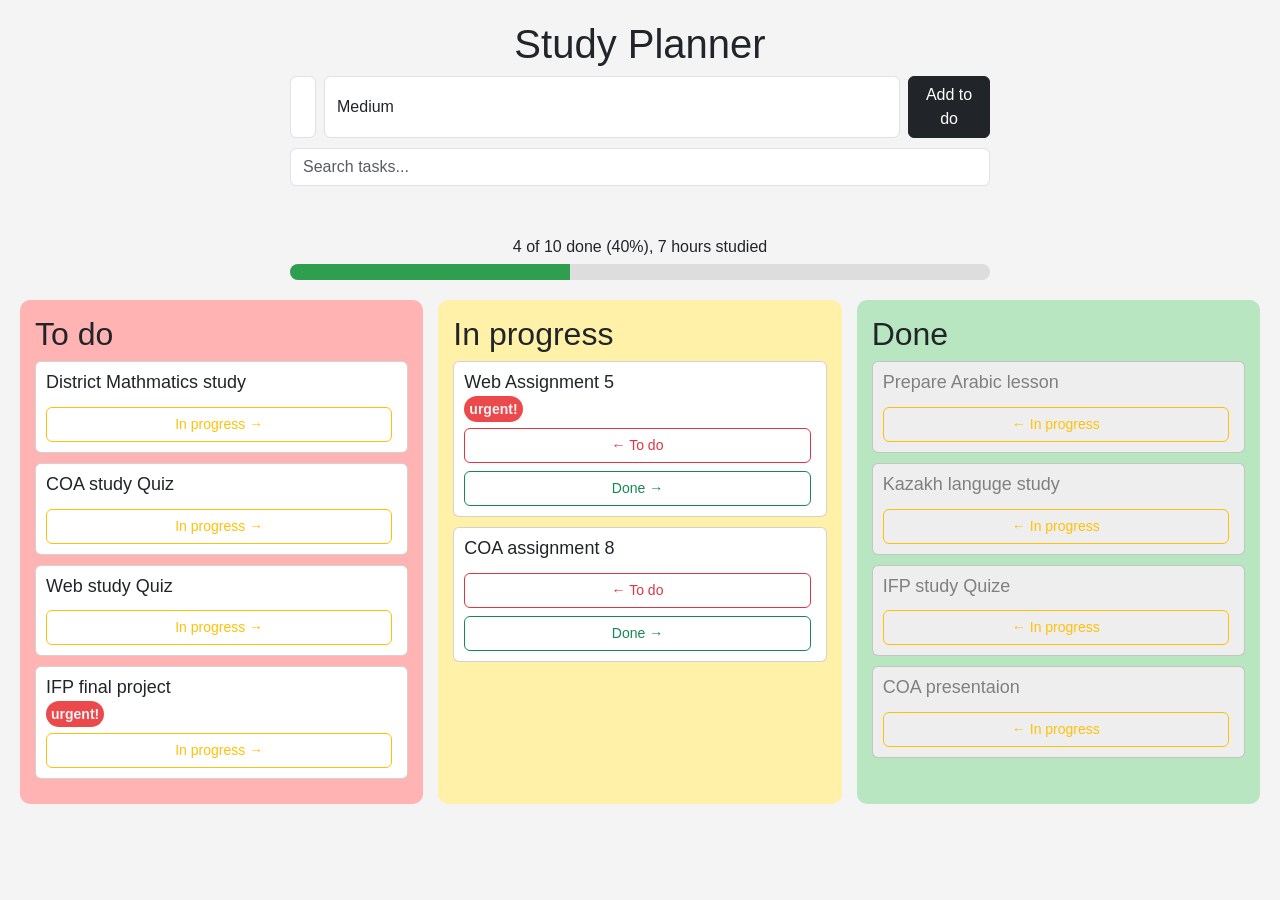
==== index.html @ cb17be35 "first commit" ====
<!DOCTYPE html>
<html lang="en">
<head>
    <meta charset="UTF-8">
    <meta name="viewport" content="width=device-width, initial-scale=1">
    <title>Study Planner task2</title>
    <link rel="preconnect" href="https://fonts.googleapis.com">
    <link rel="preconnect" href="https://fonts.gstatic.com" crossorigin>
    <link href="https://fonts.googleapis.com/css2?family=Nunito:wght@400;600;800&display=swap" rel="stylesheet">
    <link href="https://cdn.jsdelivr.net/npm/bootstrap@5.3.3/dist/css/bootstrap.min.css" rel="stylesheet">
    <link rel="stylesheet" href="css/stylesheet1.css">
    <script src="js/script1.js" defer></script>
</head>
<body>

    
    <main>
        <h1>Study Planner</h1>
    
        <form id="add-form">
            <input type="text" id="task-input" placeholder="What do you need to study?" required class="form-control">
            <select id="priority-input" class="form-control">
            <option value="high">High</option>
            <option value="medium" selected>Medium</option>
            <option value="low">Low</option>
            </select>
            <button type="submit" class="btn btn-dark" >Add to do</button>
         </form>
 
  <!-- Search -->
  <input type="text" id="search-input" placeholder="Search tasks..." class="form-control">
 
  <!-- Empty containers filled by JavaScript -->
  <div id="message"></div>
  <div id="stats"></div>
  <div id="board"></div>

    </main>

</body>
</html>
---- css/stylesheet1.css ----
* {
  box-sizing: border-box;
}

body {
  font-family: Arial, sans-serif;
  margin: 0;
  padding: 20px;
  background: #f4f4f4;
}

h1 {
  text-align: center;
}

/* ---------- Form and search ---------- */
#add-form {
  display: flex;
  gap: 8px;
  max-width: 700px;
  margin: 0 auto 10px;
}

#task-input {
  flex: 1;
}

input, select, button {
  padding: 10px;
  font-size: 16px;
}

#search-input {
  display: block;
  width: 100%;
  max-width: 700px;
  margin: 0 auto 15px;
}

/* ---------- Message and progress ---------- */
#message {
  max-width: 700px;
  margin: 0 auto;
  text-align: center;
  color: #b00020;
  font-weight: bold;
  min-height: 24px;
}

#stats {
  max-width: 700px;
  margin: 10px auto 20px;
  text-align: center;
}

.progress-bar {
  height: 16px;
  background: #ddd;
  border-radius: 8px;
  overflow: hidden;
  margin-top: 5px;
}

.progress-fill {
  height: 100%;
  background: #2e9e4f;
}

/* ---------- Board: 3 columns on laptop ---------- */
#board {
  display: grid;
  grid-template-columns: 1fr 1fr 1fr;
  gap: 15px;
}

.column {
  display: block;
  height: auto;
  overflow: visible;
  padding: 15px;
  border-radius: 10px;
}

.column h2 {
  margin-top: 0;
}

.col-todo {
  background: #ffb3b3;
}

.col-progress {
  background: #fff1a8;
}

.col-done {
  background: #b8e6c1;
}

/* ---------- Cards ---------- */
.card {
  background: white;
  padding: 10px;
  margin-bottom: 10px;
  border-radius: 6px;
}

.card h3 {
  margin: 0 0 5px;
  font-size: 18px;
}

.card p {
  margin: 0 0 8px;
  font-size: 14px;
}

.card button {
  font-size: 14px;
  padding: 6px 10px;
  margin-right: 5px;
  cursor: pointer;
}
.card .urgent{
  background: #eb494c;
  padding: 5px;
  border-radius: 20px;
  color: #f5f2f2;
  font-weight: bold;
}
/* Done cards look inactive */
.card.done {
  color: gray;
  background: #eeeeee;
}

.empty-text {
  color: #555;
  font-style: italic;
}
.card.done .urgent {
  color: #5c5b5b;
  background: #969595;
  font-weight: normal;
}

/* ---------- Phone: 1 column, 3 rows ---------- */
@media (max-width: 768px) {
  #board {
    grid-template-columns: 1fr;
  }

  #add-form {
    flex-direction: column;
  }
}
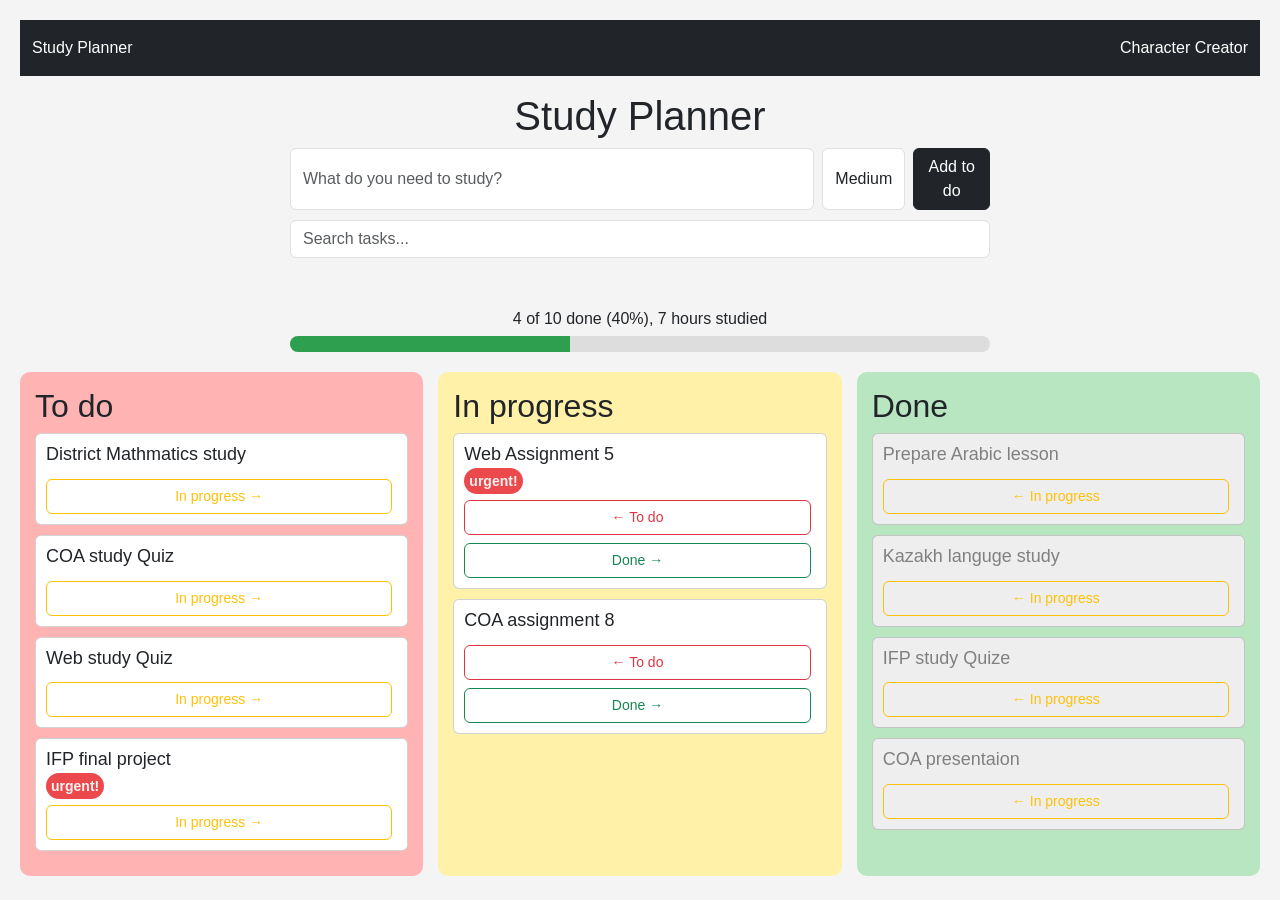
==== commit 2c988fe0: "fixed input error" ====
--- a/index.html
+++ b/index.html
@@ -13,7 +13,18 @@
 </head>
 <body>
 
-    
+    <nav class="navbar navbar-dark bg-dark mb-3">
+        <div class="container-fluid">
+            <ul class="navbar-nav w-100 flex-row justify-content-between ">
+            <li class="nav-item">
+                <a class="nav-link text-white" href="index.html"> Study Planner</a>
+            </li>
+            <li class="nav-item">
+                <a class="nav-link text-white" href="index2.html">Character Creator</a>
+            </li>
+            </ul>
+        </div>
+    </nav>
     <main>
         <h1>Study Planner</h1>
     
--- a/css/stylesheet1.css
+++ b/css/stylesheet1.css
@@ -13,6 +13,8 @@
   text-align: center;
 }
 
+
+
 /* ---------- Form and search ---------- */
 #add-form {
   display: flex;
@@ -22,7 +24,13 @@
 }
 
 #task-input {
-  flex: 1;
+  flex: 1 1 auto;     /* takes all the free space */
+  min-width: 0;       /* lets it shrink instead of collapsing weirdly */
+}
+
+#priority-input {
+  flex: 0 0 14px;    /* fixed width, never stretches */
+  width: 140px;
 }
 
 input, select, button {
@@ -153,4 +161,12 @@
   #add-form {
     flex-direction: column;
   }
+  #add-form {
+    flex-direction: column;
+  }
+
+  #priority-input {
+    flex: none;
+    width: 100%;
+  }
 }
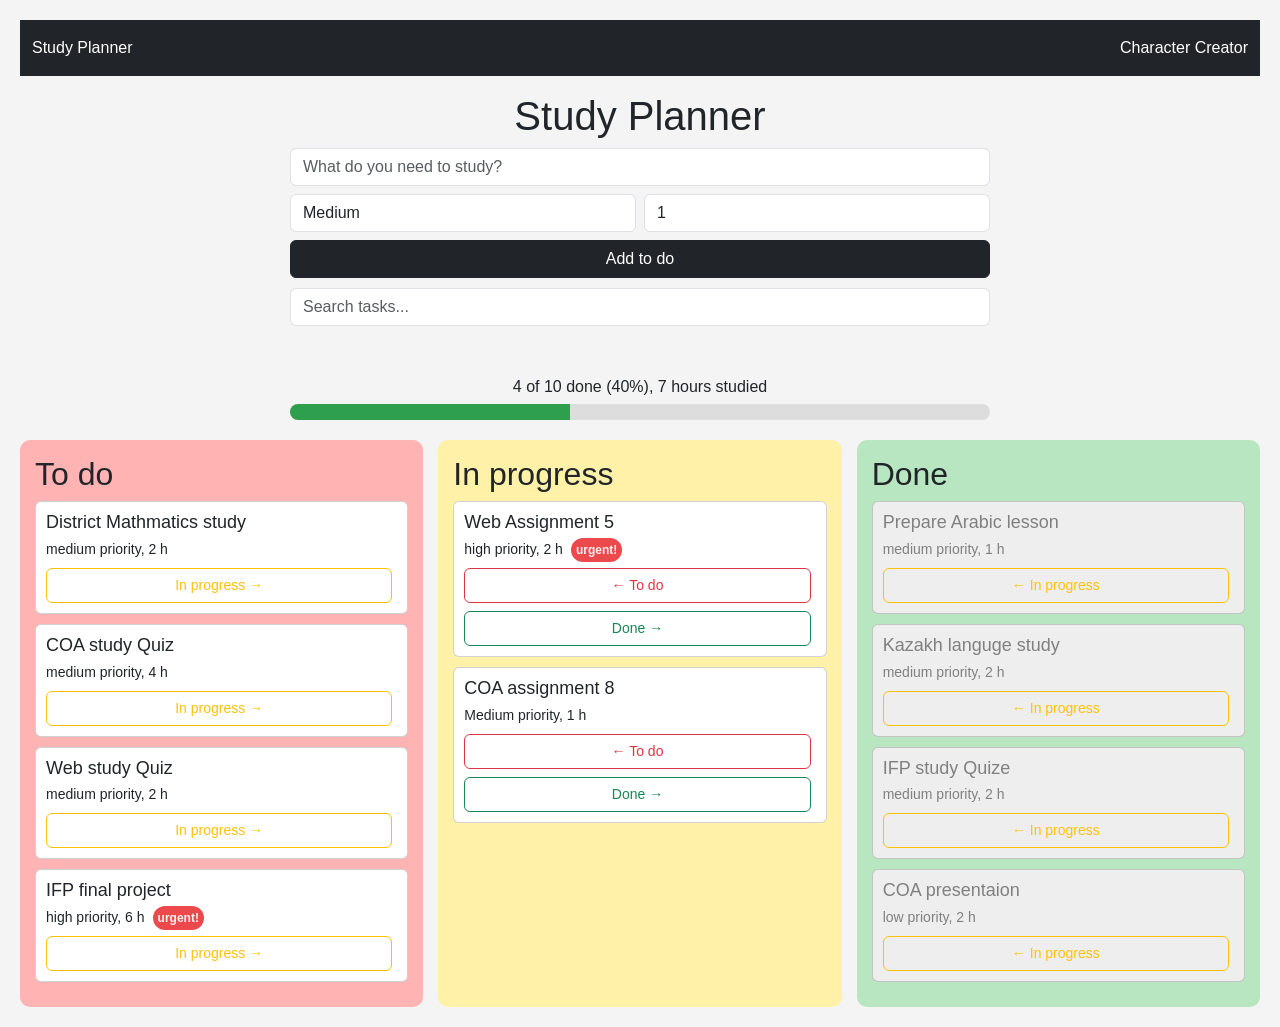
==== commit 9f8d0275: "add some other details" ====
--- a/index.html
+++ b/index.html
@@ -12,7 +12,6 @@
     <script src="js/script1.js" defer></script>
 </head>
 <body>
-
     <nav class="navbar navbar-dark bg-dark mb-3">
         <div class="container-fluid">
             <ul class="navbar-nav w-100 flex-row justify-content-between ">
@@ -35,6 +34,7 @@
             <option value="medium" selected>Medium</option>
             <option value="low">Low</option>
             </select>
+            <input type="number" id="hours-input" placeholder="Hours" min="0.5" step="0.5" value="1" required class="form-control">
             <button type="submit" class="btn btn-dark" >Add to do</button>
          </form>
  
--- a/css/stylesheet1.css
+++ b/css/stylesheet1.css
@@ -18,19 +18,27 @@
 /* ---------- Form and search ---------- */
 #add-form {
   display: flex;
+  flex-wrap: wrap;
   gap: 8px;
   max-width: 700px;
   margin: 0 auto 10px;
 }
 
 #task-input {
-  flex: 1 1 auto;     /* takes all the free space */
+  flex:0 0 100%;    /* Row 1: the text input alone */
   min-width: 0;       /* lets it shrink instead of collapsing weirdly */
 }
 
-#priority-input {
-  flex: 0 0 14px;    /* fixed width, never stretches */
-  width: 140px;
+/* Row 2: select and hours share the line */
+#priority-input,
+#hours-input {
+  flex: 1 1 0;
+  min-width: 0;
+}
+
+/* Row 3: the button alone */
+#add-form button {
+  flex: 0 0 100%;
 }
 
 input, select, button {
@@ -44,6 +52,8 @@
   max-width: 700px;
   margin: 0 auto 15px;
 }
+
+
 
 /* ---------- Message and progress ---------- */
 #message {
@@ -135,6 +145,8 @@
   border-radius: 20px;
   color: #f5f2f2;
   font-weight: bold;
+  margin: 8px;
+  font-size: 12px;
 }
 /* Done cards look inactive */
 .card.done {
@@ -157,16 +169,4 @@
   #board {
     grid-template-columns: 1fr;
   }
-
-  #add-form {
-    flex-direction: column;
-  }
-  #add-form {
-    flex-direction: column;
-  }
-
-  #priority-input {
-    flex: none;
-    width: 100%;
-  }
 }
